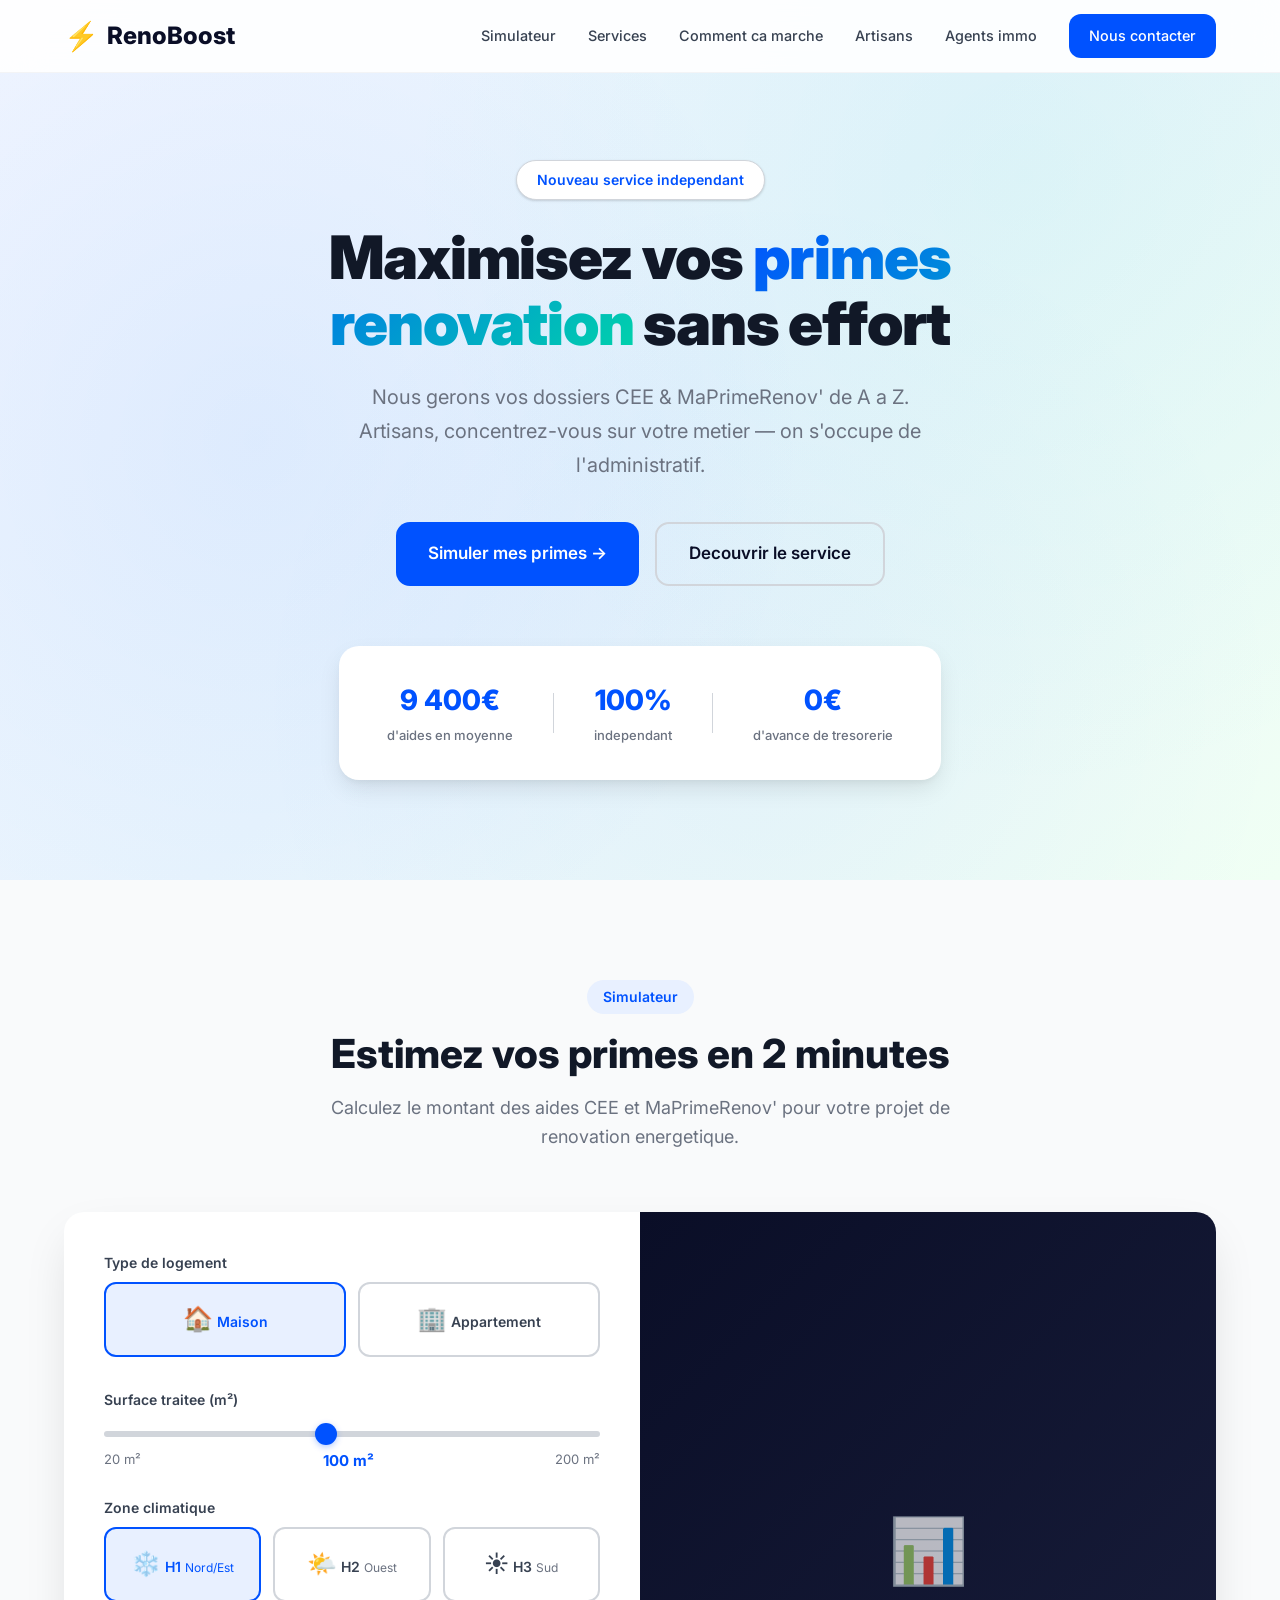
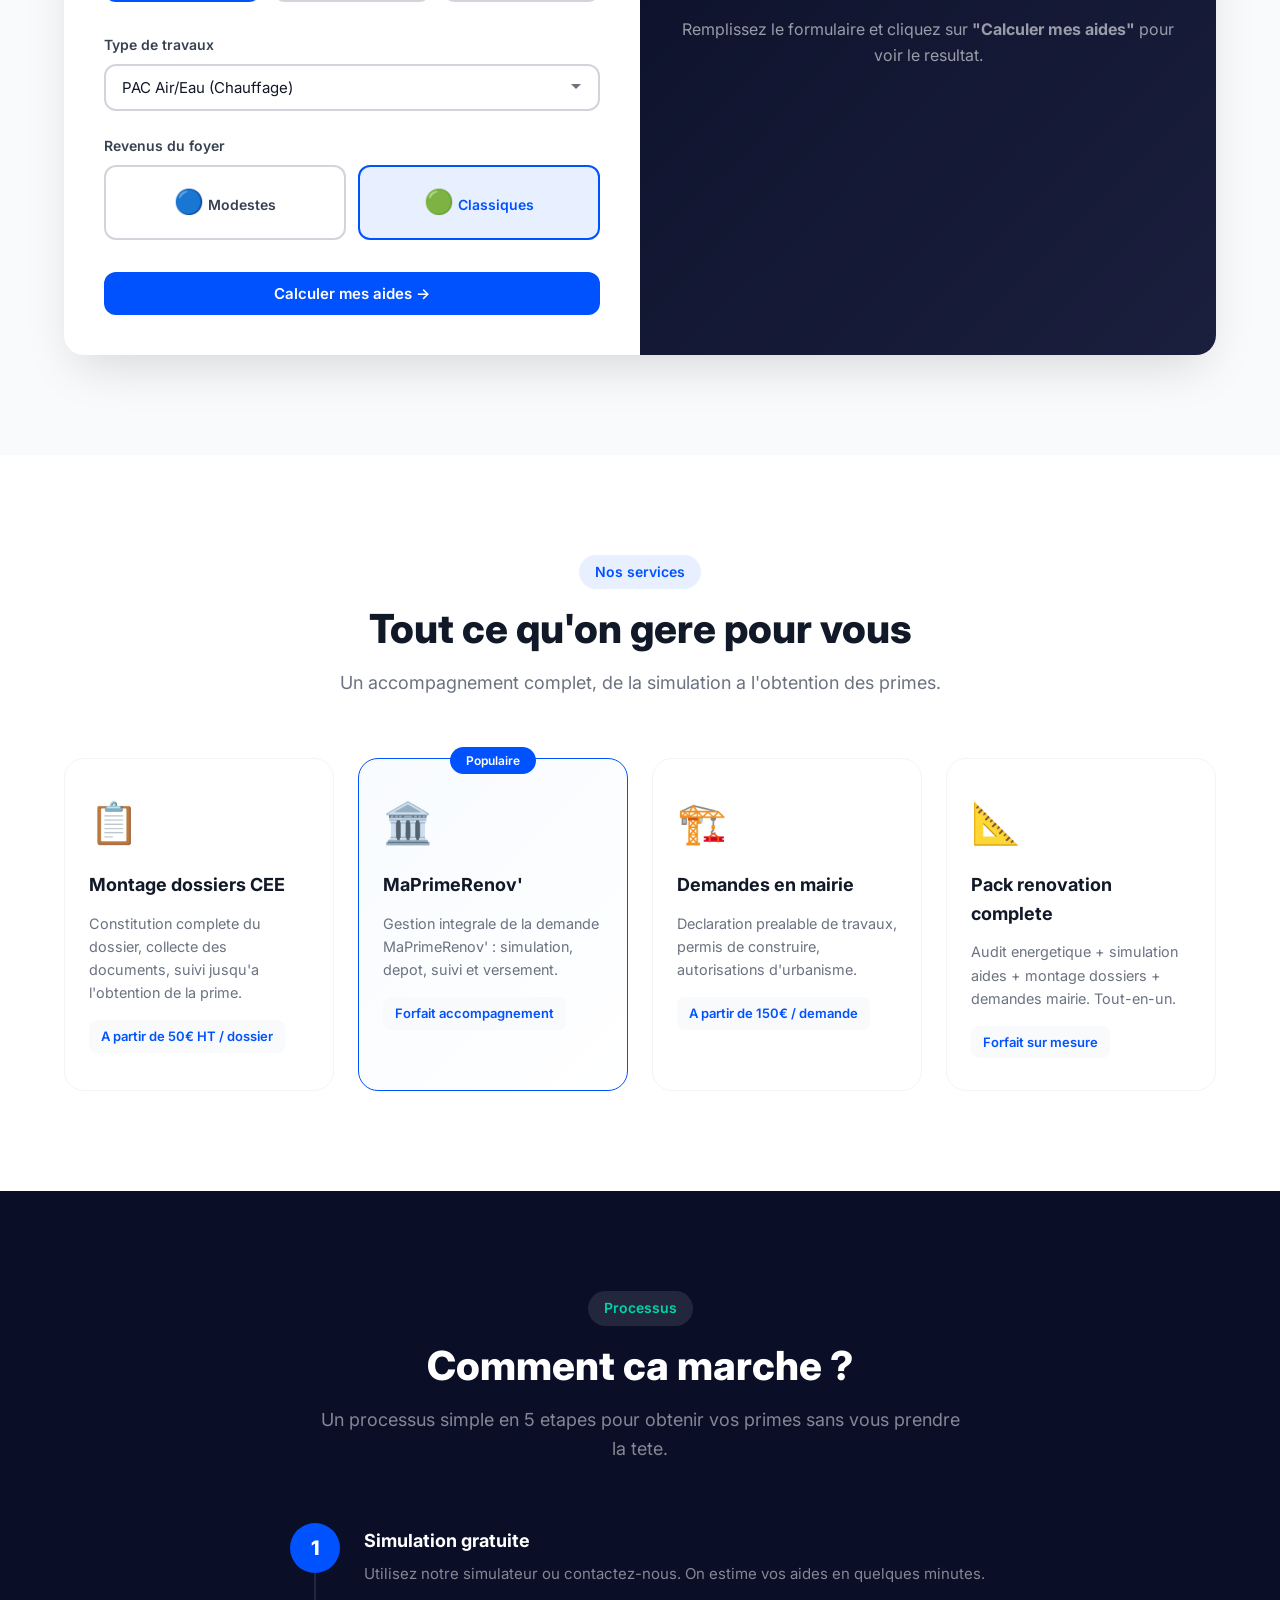
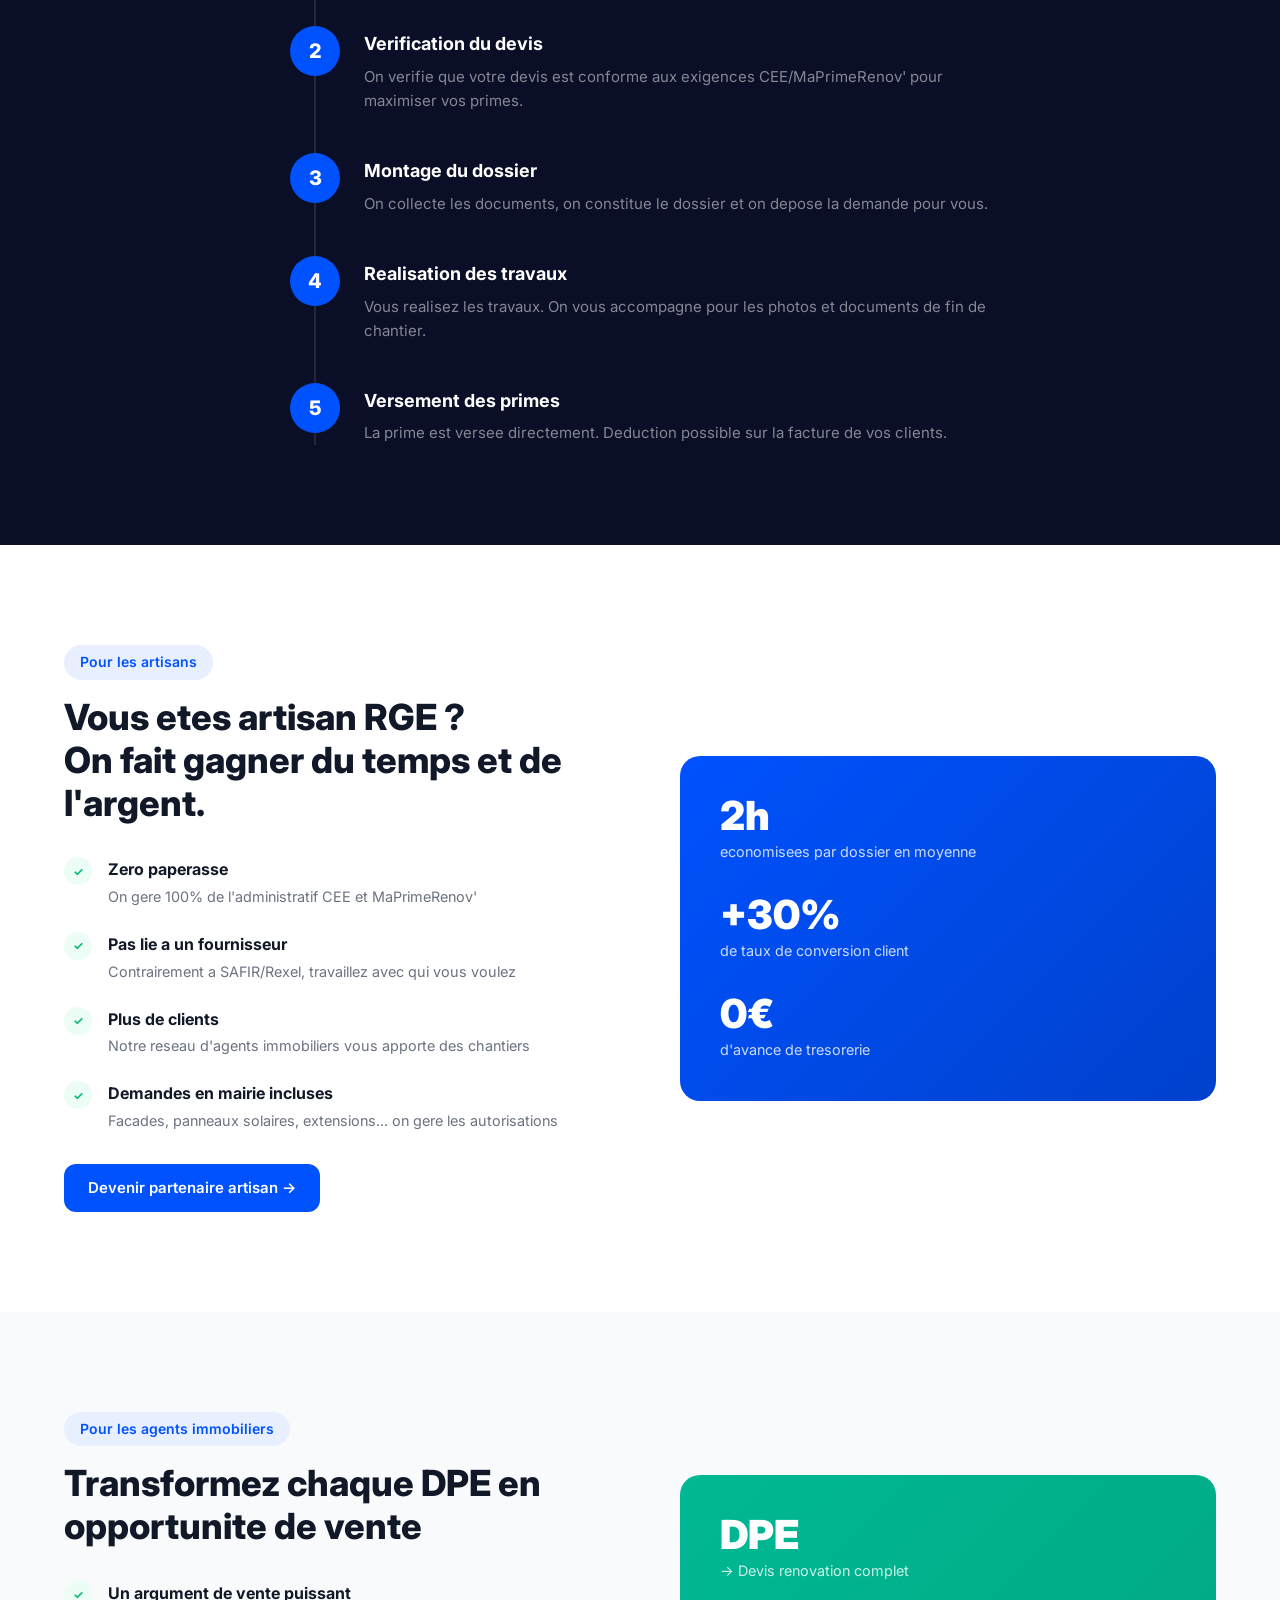
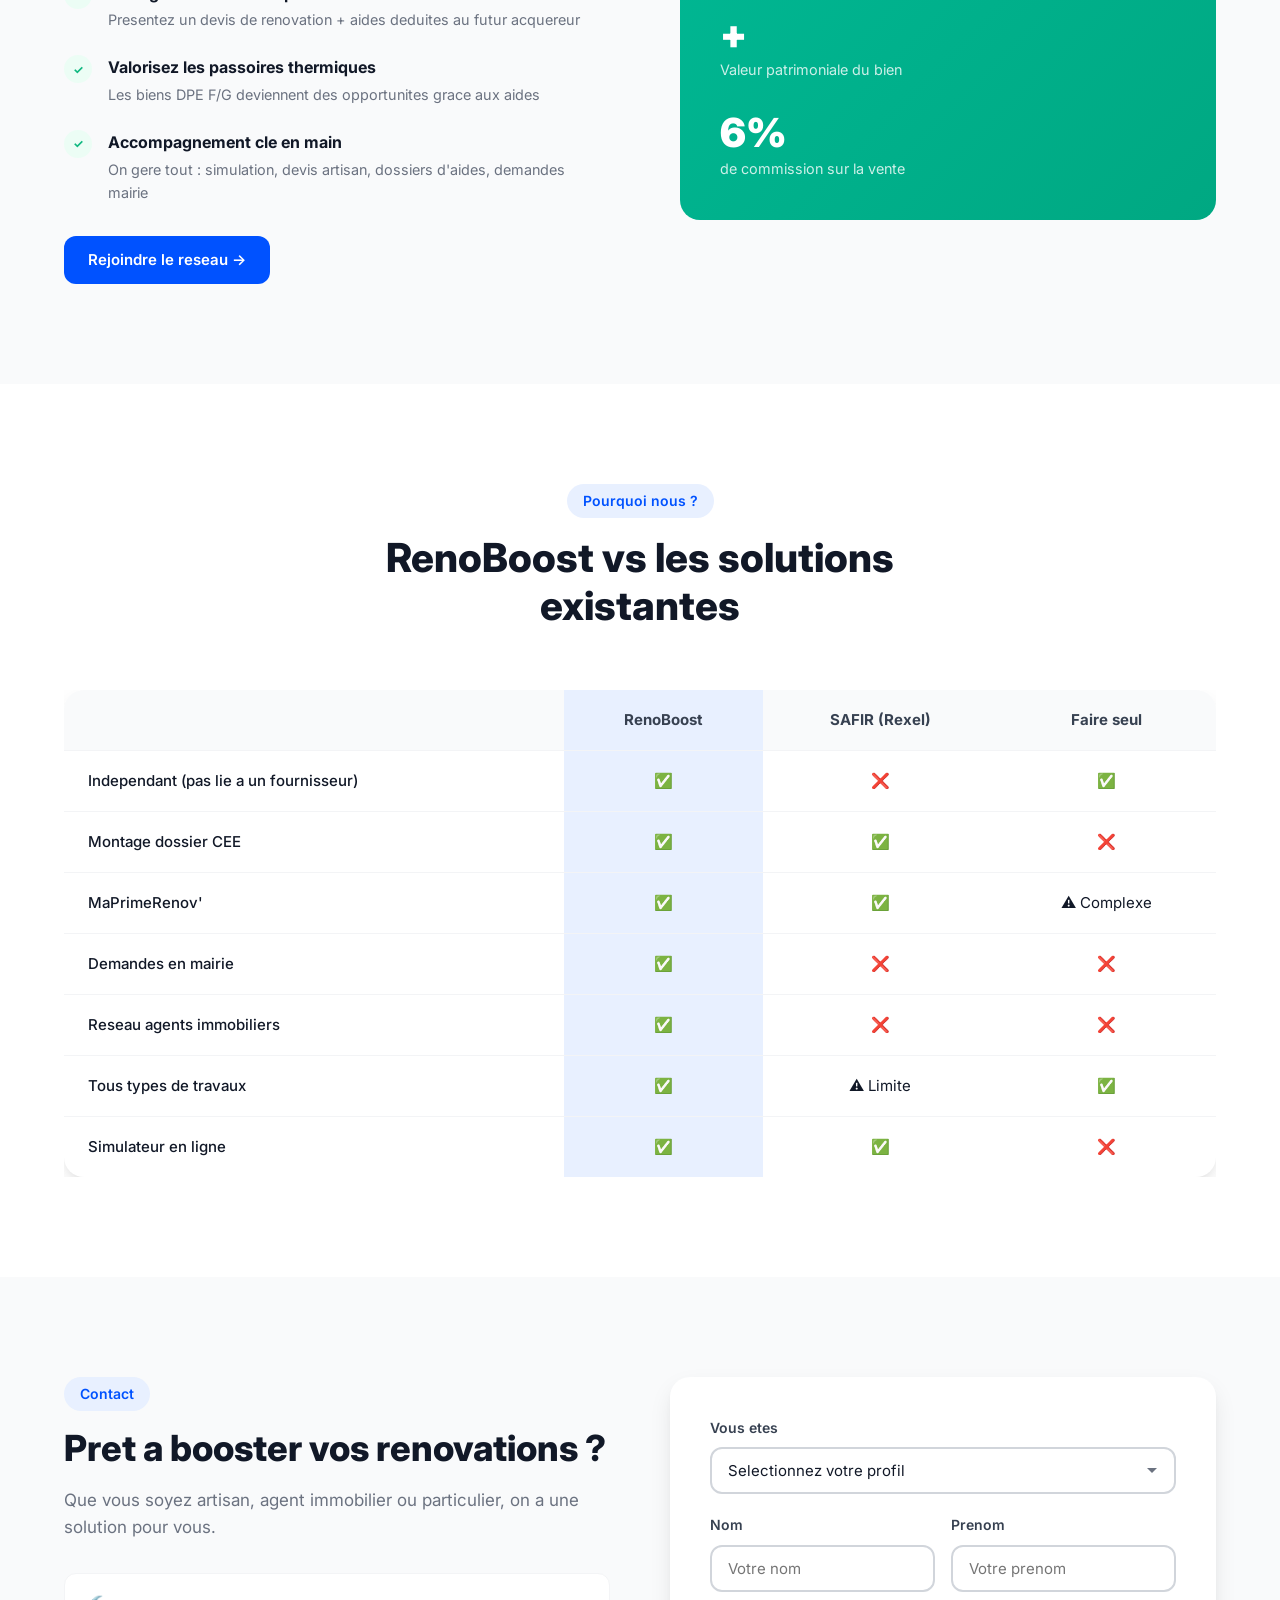
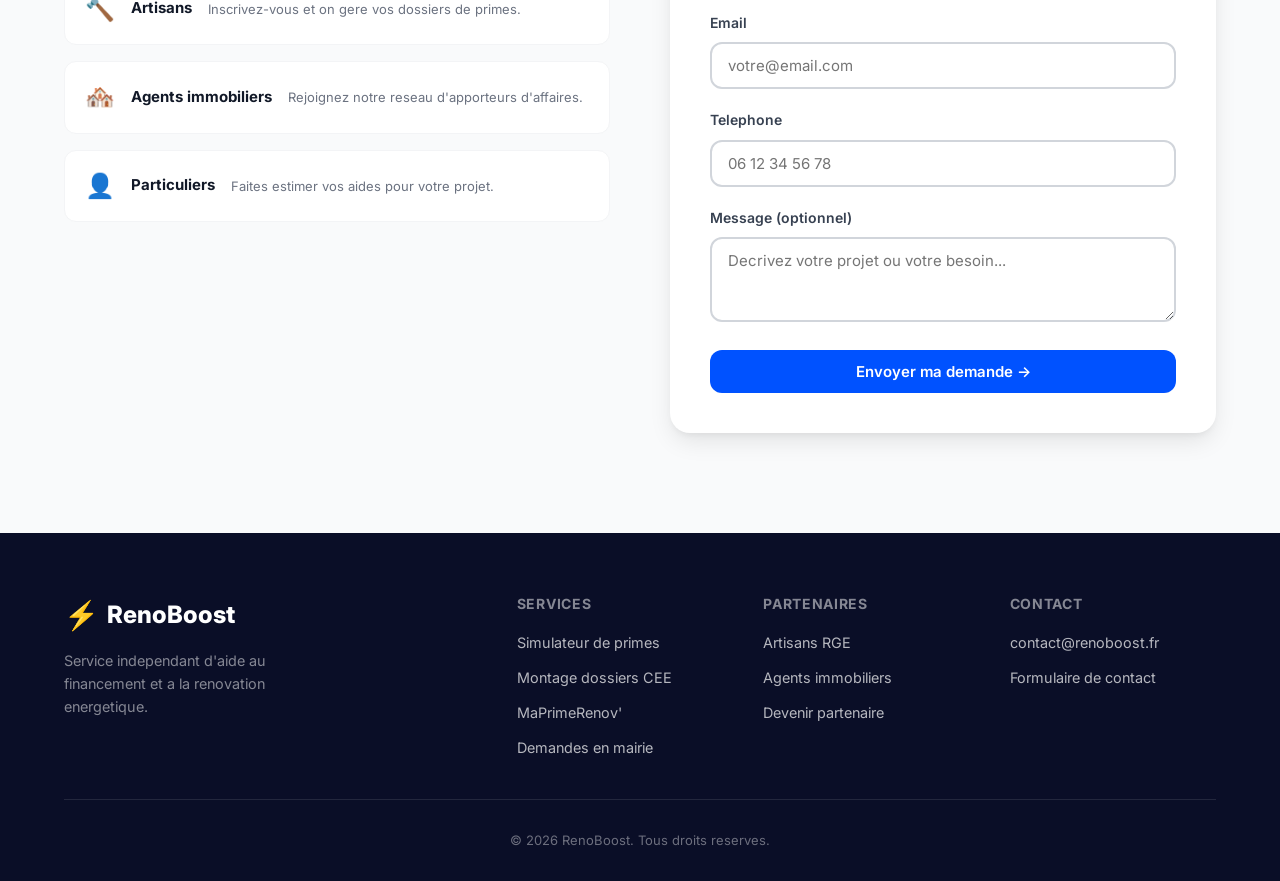
==== index.html @ 2e018773 "Initial commit: RenoBoost - Simulateur d'aides renovation energetique" ====
<!DOCTYPE html>
<html lang="fr">
<head>
    <meta charset="UTF-8">
    <meta name="viewport" content="width=device-width, initial-scale=1.0">
    <title>RenoBoost - Simulateur d'aides a la renovation energetique</title>
    <link rel="stylesheet" href="style.css">
    <link rel="preconnect" href="https://fonts.googleapis.com">
    <link rel="preconnect" href="https://fonts.gstatic.com" crossorigin>
    <link href="https://fonts.googleapis.com/css2?family=Inter:wght@300;400;500;600;700;800;900&display=swap" rel="stylesheet">
</head>
<body>
    <!-- Navigation -->
    <nav class="navbar" id="navbar">
        <div class="container nav-container">
            <a href="#" class="logo">
                <span class="logo-icon">⚡</span> RenoBoost
            </a>
            <div class="nav-links" id="navLinks">
                <a href="#simulateur">Simulateur</a>
                <a href="#services">Services</a>
                <a href="#comment-ca-marche">Comment ca marche</a>
                <a href="#artisans">Artisans</a>
                <a href="#agents">Agents immo</a>
                <a href="#contact" class="btn btn-nav">Nous contacter</a>
            </div>
            <button class="hamburger" id="hamburger" aria-label="Menu">
                <span></span><span></span><span></span>
            </button>
        </div>
    </nav>

    <!-- Hero Section -->
    <header class="hero">
        <div class="hero-bg"></div>
        <div class="container hero-content">
            <div class="hero-badge">Nouveau service independant</div>
            <h1>Maximisez vos <span class="gradient-text">primes renovation</span> sans effort</h1>
            <p class="hero-subtitle">
                Nous gerons vos dossiers CEE & MaPrimeRenov' de A a Z.
                Artisans, concentrez-vous sur votre metier — on s'occupe de l'administratif.
            </p>
            <div class="hero-actions">
                <a href="#simulateur" class="btn btn-primary btn-lg">
                    Simuler mes primes →
                </a>
                <a href="#comment-ca-marche" class="btn btn-outline btn-lg">
                    Decouvrir le service
                </a>
            </div>
            <div class="hero-stats">
                <div class="stat">
                    <span class="stat-number">9 400€</span>
                    <span class="stat-label">d'aides en moyenne</span>
                </div>
                <div class="stat-divider"></div>
                <div class="stat">
                    <span class="stat-number">100%</span>
                    <span class="stat-label">independant</span>
                </div>
                <div class="stat-divider"></div>
                <div class="stat">
                    <span class="stat-number">0€</span>
                    <span class="stat-label">d'avance de tresorerie</span>
                </div>
            </div>
        </div>
    </header>

    <!-- Simulateur Section -->
    <section class="section section-simulator" id="simulateur">
        <div class="container">
            <div class="section-header">
                <span class="section-tag">Simulateur</span>
                <h2>Estimez vos primes en 2 minutes</h2>
                <p>Calculez le montant des aides CEE et MaPrimeRenov' pour votre projet de renovation energetique.</p>
            </div>

            <div class="simulator-card">
                <div class="simulator-grid">
                    <!-- Left: Form -->
                    <div class="sim-form">
                        <div class="form-group">
                            <label>Type de logement</label>
                            <div class="radio-group">
                                <label class="radio-card active" data-value="maison">
                                    <input type="radio" name="type_logement" value="maison" checked>
                                    <span class="radio-icon">🏠</span>
                                    <span>Maison</span>
                                </label>
                                <label class="radio-card" data-value="appartement">
                                    <input type="radio" name="type_logement" value="appartement">
                                    <span class="radio-icon">🏢</span>
                                    <span>Appartement</span>
                                </label>
                            </div>
                        </div>

                        <div class="form-group">
                            <label for="surface">Surface traitee (m²)</label>
                            <input type="range" id="surface" min="20" max="200" value="100" class="range-input">
                            <div class="range-labels">
                                <span>20 m²</span>
                                <span class="range-value" id="surfaceValue">100 m²</span>
                                <span>200 m²</span>
                            </div>
                        </div>

                        <div class="form-group">
                            <label>Zone climatique</label>
                            <div class="radio-group radio-group-3">
                                <label class="radio-card active" data-value="H1">
                                    <input type="radio" name="zone" value="H1" checked>
                                    <span class="radio-icon">❄️</span>
                                    <span>H1</span>
                                    <small>Nord/Est</small>
                                </label>
                                <label class="radio-card" data-value="H2">
                                    <input type="radio" name="zone" value="H2">
                                    <span class="radio-icon">🌤️</span>
                                    <span>H2</span>
                                    <small>Ouest</small>
                                </label>
                                <label class="radio-card" data-value="H3">
                                    <input type="radio" name="zone" value="H3">
                                    <span class="radio-icon">☀️</span>
                                    <span>H3</span>
                                    <small>Sud</small>
                                </label>
                            </div>
                        </div>

                        <div class="form-group">
                            <label>Type de travaux</label>
                            <select id="typeTravaux" class="select-input">
                                <option value="pac_air_air">PAC Air/Air (Climatisation reversible)</option>
                                <option value="pac_air_eau" selected>PAC Air/Eau (Chauffage)</option>
                                <option value="chaudiere_biomasse">Chaudiere biomasse</option>
                                <option value="isolation_murs">Isolation des murs</option>
                                <option value="isolation_combles">Isolation des combles</option>
                                <option value="panneaux_solaires">Panneaux photovoltaiques</option>
                                <option value="chauffe_eau_solaire">Chauffe-eau solaire</option>
                                <option value="fenetre">Fenetres double/triple vitrage</option>
                            </select>
                        </div>

                        <div class="form-group">
                            <label>Revenus du foyer</label>
                            <div class="radio-group">
                                <label class="radio-card" data-value="precaire">
                                    <input type="radio" name="revenus" value="precaire">
                                    <span class="radio-icon">🔵</span>
                                    <span>Modestes</span>
                                </label>
                                <label class="radio-card active" data-value="classique">
                                    <input type="radio" name="revenus" value="classique" checked>
                                    <span class="radio-icon">🟢</span>
                                    <span>Classiques</span>
                                </label>
                            </div>
                        </div>

                        <button class="btn btn-primary btn-block" id="btnSimuler">
                            Calculer mes aides →
                        </button>
                    </div>

                    <!-- Right: Results -->
                    <div class="sim-results" id="simResults">
                        <div class="results-placeholder" id="resultsPlaceholder">
                            <div class="placeholder-icon">📊</div>
                            <p>Remplissez le formulaire et cliquez sur <strong>"Calculer mes aides"</strong> pour voir le resultat.</p>
                        </div>
                        <div class="results-content hidden" id="resultsContent">
                            <h3>Estimation de vos aides</h3>
                            <div class="result-row">
                                <span class="result-label">💰 Prime CEE</span>
                                <span class="result-value" id="resultCEE">-</span>
                            </div>
                            <div class="result-row">
                                <span class="result-label">🏛️ MaPrimeRenov'</span>
                                <span class="result-value" id="resultMPR">-</span>
                            </div>
                            <div class="result-divider"></div>
                            <div class="result-row result-total">
                                <span class="result-label">Total des aides</span>
                                <span class="result-value" id="resultTotal">-</span>
                            </div>
                            <div class="result-detail">
                                <div class="detail-row">
                                    <span>Cout estime des travaux</span>
                                    <span id="resultCout">-</span>
                                </div>
                                <div class="detail-row highlight">
                                    <span>Reste a charge estime</span>
                                    <span id="resultReste">-</span>
                                </div>
                            </div>
                            <div class="result-note">
                                <small>⚠️ Estimation indicative. Le montant final depend du devis et des conditions d'eligibilite. Contactez-nous pour une etude personnalisee.</small>
                            </div>
                            <a href="#contact" class="btn btn-primary btn-block">
                                Obtenir une etude precise →
                            </a>
                        </div>
                    </div>
                </div>
            </div>
        </div>
    </section>

    <!-- Services Section -->
    <section class="section section-services" id="services">
        <div class="container">
            <div class="section-header">
                <span class="section-tag">Nos services</span>
                <h2>Tout ce qu'on gere pour vous</h2>
                <p>Un accompagnement complet, de la simulation a l'obtention des primes.</p>
            </div>
            <div class="services-grid">
                <div class="service-card">
                    <div class="service-icon">📋</div>
                    <h3>Montage dossiers CEE</h3>
                    <p>Constitution complete du dossier, collecte des documents, suivi jusqu'a l'obtention de la prime.</p>
                    <span class="service-price">A partir de 50€ HT / dossier</span>
                </div>
                <div class="service-card featured">
                    <div class="service-badge">Populaire</div>
                    <div class="service-icon">🏛️</div>
                    <h3>MaPrimeRenov'</h3>
                    <p>Gestion integrale de la demande MaPrimeRenov' : simulation, depot, suivi et versement.</p>
                    <span class="service-price">Forfait accompagnement</span>
                </div>
                <div class="service-card">
                    <div class="service-icon">🏗️</div>
                    <h3>Demandes en mairie</h3>
                    <p>Declaration prealable de travaux, permis de construire, autorisations d'urbanisme.</p>
                    <span class="service-price">A partir de 150€ / demande</span>
                </div>
                <div class="service-card">
                    <div class="service-icon">📐</div>
                    <h3>Pack renovation complete</h3>
                    <p>Audit energetique + simulation aides + montage dossiers + demandes mairie. Tout-en-un.</p>
                    <span class="service-price">Forfait sur mesure</span>
                </div>
            </div>
        </div>
    </section>

    <!-- Comment ca marche -->
    <section class="section section-steps" id="comment-ca-marche">
        <div class="container">
            <div class="section-header">
                <span class="section-tag">Processus</span>
                <h2>Comment ca marche ?</h2>
                <p>Un processus simple en 5 etapes pour obtenir vos primes sans vous prendre la tete.</p>
            </div>
            <div class="steps-timeline">
                <div class="step">
                    <div class="step-number">1</div>
                    <div class="step-content">
                        <h3>Simulation gratuite</h3>
                        <p>Utilisez notre simulateur ou contactez-nous. On estime vos aides en quelques minutes.</p>
                    </div>
                </div>
                <div class="step">
                    <div class="step-number">2</div>
                    <div class="step-content">
                        <h3>Verification du devis</h3>
                        <p>On verifie que votre devis est conforme aux exigences CEE/MaPrimeRenov' pour maximiser vos primes.</p>
                    </div>
                </div>
                <div class="step">
                    <div class="step-number">3</div>
                    <div class="step-content">
                        <h3>Montage du dossier</h3>
                        <p>On collecte les documents, on constitue le dossier et on depose la demande pour vous.</p>
                    </div>
                </div>
                <div class="step">
                    <div class="step-number">4</div>
                    <div class="step-content">
                        <h3>Realisation des travaux</h3>
                        <p>Vous realisez les travaux. On vous accompagne pour les photos et documents de fin de chantier.</p>
                    </div>
                </div>
                <div class="step">
                    <div class="step-number">5</div>
                    <div class="step-content">
                        <h3>Versement des primes</h3>
                        <p>La prime est versee directement. Deduction possible sur la facture de vos clients.</p>
                    </div>
                </div>
            </div>
        </div>
    </section>

    <!-- Section Artisans -->
    <section class="section section-audience" id="artisans">
        <div class="container">
            <div class="audience-grid">
                <div class="audience-text">
                    <span class="section-tag">Pour les artisans</span>
                    <h2>Vous etes artisan RGE ?<br>On fait gagner du temps et de l'argent.</h2>
                    <ul class="audience-list">
                        <li>
                            <span class="check">✓</span>
                            <div>
                                <strong>Zero paperasse</strong>
                                <p>On gere 100% de l'administratif CEE et MaPrimeRenov'</p>
                            </div>
                        </li>
                        <li>
                            <span class="check">✓</span>
                            <div>
                                <strong>Pas lie a un fournisseur</strong>
                                <p>Contrairement a SAFIR/Rexel, travaillez avec qui vous voulez</p>
                            </div>
                        </li>
                        <li>
                            <span class="check">✓</span>
                            <div>
                                <strong>Plus de clients</strong>
                                <p>Notre reseau d'agents immobiliers vous apporte des chantiers</p>
                            </div>
                        </li>
                        <li>
                            <span class="check">✓</span>
                            <div>
                                <strong>Demandes en mairie incluses</strong>
                                <p>Facades, panneaux solaires, extensions... on gere les autorisations</p>
                            </div>
                        </li>
                    </ul>
                    <a href="#contact" class="btn btn-primary">Devenir partenaire artisan →</a>
                </div>
                <div class="audience-visual">
                    <div class="visual-card card-artisan">
                        <div class="visual-stat">
                            <span class="visual-number">2h</span>
                            <span class="visual-label">economisees par dossier en moyenne</span>
                        </div>
                        <div class="visual-stat">
                            <span class="visual-number">+30%</span>
                            <span class="visual-label">de taux de conversion client</span>
                        </div>
                        <div class="visual-stat">
                            <span class="visual-number">0€</span>
                            <span class="visual-label">d'avance de tresorerie</span>
                        </div>
                    </div>
                </div>
            </div>
        </div>
    </section>

    <!-- Section Agents Immo -->
    <section class="section section-audience section-agents" id="agents">
        <div class="container">
            <div class="audience-grid reverse">
                <div class="audience-visual">
                    <div class="visual-card card-agent">
                        <div class="visual-stat">
                            <span class="visual-number">DPE</span>
                            <span class="visual-label">→ Devis renovation complet</span>
                        </div>
                        <div class="visual-stat">
                            <span class="visual-number">+</span>
                            <span class="visual-label">Valeur patrimoniale du bien</span>
                        </div>
                        <div class="visual-stat">
                            <span class="visual-number">6%</span>
                            <span class="visual-label">de commission sur la vente</span>
                        </div>
                    </div>
                </div>
                <div class="audience-text">
                    <span class="section-tag">Pour les agents immobiliers</span>
                    <h2>Transformez chaque DPE en opportunite de vente</h2>
                    <ul class="audience-list">
                        <li>
                            <span class="check">✓</span>
                            <div>
                                <strong>Un argument de vente puissant</strong>
                                <p>Presentez un devis de renovation + aides deduites au futur acquereur</p>
                            </div>
                        </li>
                        <li>
                            <span class="check">✓</span>
                            <div>
                                <strong>Valorisez les passoires thermiques</strong>
                                <p>Les biens DPE F/G deviennent des opportunites grace aux aides</p>
                            </div>
                        </li>
                        <li>
                            <span class="check">✓</span>
                            <div>
                                <strong>Accompagnement cle en main</strong>
                                <p>On gere tout : simulation, devis artisan, dossiers d'aides, demandes mairie</p>
                            </div>
                        </li>
                    </ul>
                    <a href="#contact" class="btn btn-primary">Rejoindre le reseau →</a>
                </div>
            </div>
        </div>
    </section>

    <!-- Comparatif -->
    <section class="section section-compare">
        <div class="container">
            <div class="section-header">
                <span class="section-tag">Pourquoi nous ?</span>
                <h2>RenoBoost vs les solutions existantes</h2>
            </div>
            <div class="compare-table">
                <table>
                    <thead>
                        <tr>
                            <th></th>
                            <th class="highlight-col">RenoBoost</th>
                            <th>SAFIR (Rexel)</th>
                            <th>Faire seul</th>
                        </tr>
                    </thead>
                    <tbody>
                        <tr>
                            <td>Independant (pas lie a un fournisseur)</td>
                            <td class="highlight-col">✅</td>
                            <td>❌</td>
                            <td>✅</td>
                        </tr>
                        <tr>
                            <td>Montage dossier CEE</td>
                            <td class="highlight-col">✅</td>
                            <td>✅</td>
                            <td>❌</td>
                        </tr>
                        <tr>
                            <td>MaPrimeRenov'</td>
                            <td class="highlight-col">✅</td>
                            <td>✅</td>
                            <td>⚠️ Complexe</td>
                        </tr>
                        <tr>
                            <td>Demandes en mairie</td>
                            <td class="highlight-col">✅</td>
                            <td>❌</td>
                            <td>❌</td>
                        </tr>
                        <tr>
                            <td>Reseau agents immobiliers</td>
                            <td class="highlight-col">✅</td>
                            <td>❌</td>
                            <td>❌</td>
                        </tr>
                        <tr>
                            <td>Tous types de travaux</td>
                            <td class="highlight-col">✅</td>
                            <td>⚠️ Limite</td>
                            <td>✅</td>
                        </tr>
                        <tr>
                            <td>Simulateur en ligne</td>
                            <td class="highlight-col">✅</td>
                            <td>✅</td>
                            <td>❌</td>
                        </tr>
                    </tbody>
                </table>
            </div>
        </div>
    </section>

    <!-- Contact Section -->
    <section class="section section-contact" id="contact">
        <div class="container">
            <div class="contact-grid">
                <div class="contact-info">
                    <span class="section-tag">Contact</span>
                    <h2>Pret a booster vos renovations ?</h2>
                    <p>Que vous soyez artisan, agent immobilier ou particulier, on a une solution pour vous.</p>
                    <div class="contact-cards">
                        <div class="contact-card">
                            <span class="contact-card-icon">🔨</span>
                            <h4>Artisans</h4>
                            <p>Inscrivez-vous et on gere vos dossiers de primes.</p>
                        </div>
                        <div class="contact-card">
                            <span class="contact-card-icon">🏘️</span>
                            <h4>Agents immobiliers</h4>
                            <p>Rejoignez notre reseau d'apporteurs d'affaires.</p>
                        </div>
                        <div class="contact-card">
                            <span class="contact-card-icon">👤</span>
                            <h4>Particuliers</h4>
                            <p>Faites estimer vos aides pour votre projet.</p>
                        </div>
                    </div>
                </div>
                <div class="contact-form-wrapper">
                    <form class="contact-form" id="contactForm">
                        <div class="form-group">
                            <label for="profil">Vous etes</label>
                            <select id="profil" required class="select-input">
                                <option value="">Selectionnez votre profil</option>
                                <option value="artisan">Artisan / Installateur</option>
                                <option value="agent">Agent immobilier</option>
                                <option value="particulier">Particulier</option>
                            </select>
                        </div>
                        <div class="form-row">
                            <div class="form-group">
                                <label for="nom">Nom</label>
                                <input type="text" id="nom" required placeholder="Votre nom">
                            </div>
                            <div class="form-group">
                                <label for="prenom">Prenom</label>
                                <input type="text" id="prenom" required placeholder="Votre prenom">
                            </div>
                        </div>
                        <div class="form-group">
                            <label for="email">Email</label>
                            <input type="email" id="email" required placeholder="votre@email.com">
                        </div>
                        <div class="form-group">
                            <label for="tel">Telephone</label>
                            <input type="tel" id="tel" required placeholder="06 12 34 56 78">
                        </div>
                        <div class="form-group">
                            <label for="message">Message (optionnel)</label>
                            <textarea id="message" rows="3" placeholder="Decrivez votre projet ou votre besoin..."></textarea>
                        </div>
                        <button type="submit" class="btn btn-primary btn-block">
                            Envoyer ma demande →
                        </button>
                    </form>
                </div>
            </div>
        </div>
    </section>

    <!-- Footer -->
    <footer class="footer">
        <div class="container">
            <div class="footer-grid">
                <div class="footer-brand">
                    <a href="#" class="logo">
                        <span class="logo-icon">⚡</span> RenoBoost
                    </a>
                    <p>Service independant d'aide au financement et a la renovation energetique.</p>
                </div>
                <div class="footer-links">
                    <h4>Services</h4>
                    <a href="#simulateur">Simulateur de primes</a>
                    <a href="#services">Montage dossiers CEE</a>
                    <a href="#services">MaPrimeRenov'</a>
                    <a href="#services">Demandes en mairie</a>
                </div>
                <div class="footer-links">
                    <h4>Partenaires</h4>
                    <a href="#artisans">Artisans RGE</a>
                    <a href="#agents">Agents immobiliers</a>
                    <a href="#contact">Devenir partenaire</a>
                </div>
                <div class="footer-links">
                    <h4>Contact</h4>
                    <a href="mailto:contact@renoboost.fr">contact@renoboost.fr</a>
                    <a href="#contact">Formulaire de contact</a>
                </div>
            </div>
            <div class="footer-bottom">
                <p>&copy; 2026 RenoBoost. Tous droits reserves.</p>
            </div>
        </div>
    </footer>

    <script src="app.js"></script>
</body>
</html>
---- style.css ----
/* ===== VARIABLES ===== */
:root {
    --primary: #0052FF;
    --primary-dark: #0041CC;
    --primary-light: #E8F0FF;
    --accent: #00D4AA;
    --accent-dark: #00B894;
    --dark: #0A0E27;
    --dark-light: #1A1F3D;
    --gray-900: #111827;
    --gray-700: #374151;
    --gray-500: #6B7280;
    --gray-300: #D1D5DB;
    --gray-100: #F3F4F6;
    --gray-50: #F9FAFB;
    --white: #FFFFFF;
    --success: #10B981;
    --warning: #F59E0B;
    --radius: 12px;
    --radius-lg: 20px;
    --shadow: 0 1px 3px rgba(0,0,0,0.1), 0 1px 2px rgba(0,0,0,0.06);
    --shadow-md: 0 4px 6px -1px rgba(0,0,0,0.1), 0 2px 4px -1px rgba(0,0,0,0.06);
    --shadow-lg: 0 10px 25px -3px rgba(0,0,0,0.1), 0 4px 6px -2px rgba(0,0,0,0.05);
    --shadow-xl: 0 20px 50px -12px rgba(0,0,0,0.15);
}

/* ===== RESET ===== */
*, *::before, *::after { box-sizing: border-box; margin: 0; padding: 0; }
html { scroll-behavior: smooth; }
body {
    font-family: 'Inter', -apple-system, BlinkMacSystemFont, sans-serif;
    color: var(--gray-900);
    background: var(--white);
    line-height: 1.6;
    -webkit-font-smoothing: antialiased;
}
a { text-decoration: none; color: inherit; }
img { max-width: 100%; }
input, select, textarea, button { font-family: inherit; }

/* ===== LAYOUT ===== */
.container {
    max-width: 1200px;
    margin: 0 auto;
    padding: 0 24px;
}
.section {
    padding: 100px 0;
}
.section-header {
    text-align: center;
    max-width: 640px;
    margin: 0 auto 60px;
}
.section-header h2 {
    font-size: 2.5rem;
    font-weight: 800;
    line-height: 1.2;
    margin-bottom: 16px;
}
.section-header p {
    font-size: 1.125rem;
    color: var(--gray-500);
}
.section-tag {
    display: inline-block;
    padding: 6px 16px;
    background: var(--primary-light);
    color: var(--primary);
    font-size: 0.875rem;
    font-weight: 600;
    border-radius: 100px;
    margin-bottom: 16px;
}

/* ===== NAVBAR ===== */
.navbar {
    position: fixed;
    top: 0;
    left: 0;
    right: 0;
    z-index: 1000;
    background: rgba(255,255,255,0.9);
    backdrop-filter: blur(20px);
    border-bottom: 1px solid var(--gray-100);
    transition: all 0.3s;
}
.navbar.scrolled {
    box-shadow: var(--shadow-md);
}
.nav-container {
    display: flex;
    align-items: center;
    justify-content: space-between;
    height: 72px;
}
.logo {
    font-size: 1.5rem;
    font-weight: 800;
    color: var(--dark);
    display: flex;
    align-items: center;
    gap: 8px;
}
.logo-icon {
    font-size: 1.75rem;
}
.nav-links {
    display: flex;
    align-items: center;
    gap: 32px;
}
.nav-links a {
    font-size: 0.9rem;
    font-weight: 500;
    color: var(--gray-700);
    transition: color 0.2s;
}
.nav-links a:hover {
    color: var(--primary);
}
.hamburger {
    display: none;
    flex-direction: column;
    gap: 5px;
    background: none;
    border: none;
    cursor: pointer;
    padding: 8px;
}
.hamburger span {
    display: block;
    width: 24px;
    height: 2px;
    background: var(--dark);
    border-radius: 2px;
    transition: all 0.3s;
}

/* ===== BUTTONS ===== */
.btn {
    display: inline-flex;
    align-items: center;
    justify-content: center;
    gap: 8px;
    padding: 12px 24px;
    font-size: 0.9375rem;
    font-weight: 600;
    border-radius: var(--radius);
    border: none;
    cursor: pointer;
    transition: all 0.2s;
    white-space: nowrap;
}
.btn-primary {
    background: var(--primary);
    color: var(--white);
}
.btn-primary:hover {
    background: var(--primary-dark);
    transform: translateY(-1px);
    box-shadow: 0 4px 12px rgba(0,82,255,0.3);
}
.btn-outline {
    background: transparent;
    color: var(--dark);
    border: 2px solid var(--gray-300);
}
.btn-outline:hover {
    border-color: var(--primary);
    color: var(--primary);
}
.btn-nav {
    background: var(--primary);
    color: var(--white) !important;
    padding: 10px 20px;
    border-radius: var(--radius);
}
.btn-nav:hover {
    background: var(--primary-dark);
}
.btn-lg {
    padding: 16px 32px;
    font-size: 1.0625rem;
    border-radius: 14px;
}
.btn-block {
    width: 100%;
}

/* ===== HERO ===== */
.hero {
    position: relative;
    padding: 160px 0 100px;
    overflow: hidden;
    background: linear-gradient(135deg, #F0F5FF 0%, #E8F4FD 50%, #F0FFF4 100%);
}
.hero-bg {
    position: absolute;
    inset: 0;
    background:
        radial-gradient(circle at 20% 50%, rgba(0,82,255,0.06) 0%, transparent 50%),
        radial-gradient(circle at 80% 20%, rgba(0,212,170,0.06) 0%, transparent 50%),
        radial-gradient(circle at 60% 80%, rgba(0,82,255,0.04) 0%, transparent 50%);
}
.hero-content {
    position: relative;
    text-align: center;
    max-width: 800px;
    margin: 0 auto;
}
.hero-badge {
    display: inline-block;
    padding: 8px 20px;
    background: var(--white);
    border: 1px solid var(--gray-300);
    border-radius: 100px;
    font-size: 0.875rem;
    font-weight: 600;
    color: var(--primary);
    margin-bottom: 24px;
    box-shadow: var(--shadow);
}
.hero h1 {
    font-size: 3.75rem;
    font-weight: 900;
    line-height: 1.1;
    margin-bottom: 24px;
    letter-spacing: -0.02em;
}
.gradient-text {
    background: linear-gradient(135deg, var(--primary) 0%, var(--accent) 100%);
    -webkit-background-clip: text;
    -webkit-text-fill-color: transparent;
    background-clip: text;
}
.hero-subtitle {
    font-size: 1.25rem;
    color: var(--gray-500);
    max-width: 600px;
    margin: 0 auto 40px;
    line-height: 1.7;
}
.hero-actions {
    display: flex;
    justify-content: center;
    gap: 16px;
    margin-bottom: 60px;
    flex-wrap: wrap;
}
.hero-stats {
    display: flex;
    justify-content: center;
    align-items: center;
    gap: 40px;
    padding: 32px 48px;
    background: var(--white);
    border-radius: var(--radius-lg);
    box-shadow: var(--shadow-lg);
    display: inline-flex;
}
.stat {
    text-align: center;
}
.stat-number {
    display: block;
    font-size: 1.75rem;
    font-weight: 800;
    color: var(--primary);
}
.stat-label {
    font-size: 0.8125rem;
    color: var(--gray-500);
    font-weight: 500;
}
.stat-divider {
    width: 1px;
    height: 40px;
    background: var(--gray-300);
}

/* ===== SIMULATOR ===== */
.section-simulator {
    background: var(--gray-50);
}
.simulator-card {
    background: var(--white);
    border-radius: var(--radius-lg);
    box-shadow: var(--shadow-xl);
    overflow: hidden;
}
.simulator-grid {
    display: grid;
    grid-template-columns: 1fr 1fr;
    min-height: 600px;
}
.sim-form {
    padding: 40px;
    display: flex;
    flex-direction: column;
    gap: 24px;
}
.sim-results {
    background: linear-gradient(135deg, var(--dark) 0%, var(--dark-light) 100%);
    padding: 40px;
    color: var(--white);
    display: flex;
    align-items: center;
    justify-content: center;
}
.form-group label {
    display: block;
    font-size: 0.875rem;
    font-weight: 600;
    color: var(--gray-700);
    margin-bottom: 8px;
}
.radio-group {
    display: grid;
    grid-template-columns: 1fr 1fr;
    gap: 12px;
}
.radio-group-3 {
    grid-template-columns: 1fr 1fr 1fr;
}
.radio-card {
    display: flex;
    flex-direction: column;
    align-items: center;
    gap: 4px;
    padding: 16px 12px;
    border: 2px solid var(--gray-300);
    border-radius: var(--radius);
    cursor: pointer;
    transition: all 0.2s;
    text-align: center;
    font-size: 0.875rem;
    font-weight: 500;
}
.radio-card input { display: none; }
.radio-card.active {
    border-color: var(--primary);
    background: var(--primary-light);
    color: var(--primary);
}
.radio-card:hover {
    border-color: var(--primary);
}
.radio-icon {
    font-size: 1.5rem;
}
.radio-card small {
    font-size: 0.75rem;
    color: var(--gray-500);
    font-weight: 400;
}
.radio-card.active small {
    color: var(--primary);
}
.range-input {
    width: 100%;
    height: 6px;
    -webkit-appearance: none;
    appearance: none;
    background: var(--gray-300);
    border-radius: 3px;
    outline: none;
}
.range-input::-webkit-slider-thumb {
    -webkit-appearance: none;
    width: 22px;
    height: 22px;
    background: var(--primary);
    border-radius: 50%;
    cursor: pointer;
    box-shadow: 0 2px 6px rgba(0,82,255,0.3);
}
.range-labels {
    display: flex;
    justify-content: space-between;
    font-size: 0.8125rem;
    color: var(--gray-500);
    margin-top: 4px;
}
.range-value {
    font-weight: 700;
    color: var(--primary);
    font-size: 0.9375rem;
}
.select-input {
    width: 100%;
    padding: 12px 16px;
    border: 2px solid var(--gray-300);
    border-radius: var(--radius);
    font-size: 0.9375rem;
    background: var(--white);
    color: var(--gray-900);
    cursor: pointer;
    appearance: none;
    background-image: url("data:image/svg+xml,%3Csvg xmlns='http://www.w3.org/2000/svg' width='12' height='12' viewBox='0 0 12 12'%3E%3Cpath fill='%236B7280' d='M6 8L1 3h10z'/%3E%3C/svg%3E");
    background-repeat: no-repeat;
    background-position: right 16px center;
}
.select-input:focus {
    border-color: var(--primary);
    outline: none;
}

/* Results */
.results-placeholder {
    text-align: center;
    opacity: 0.7;
}
.placeholder-icon {
    font-size: 4rem;
    margin-bottom: 16px;
}
.results-placeholder p {
    color: var(--gray-300);
    font-size: 1rem;
    line-height: 1.6;
}
.results-content {
    width: 100%;
}
.results-content h3 {
    font-size: 1.25rem;
    margin-bottom: 24px;
    opacity: 0.9;
}
.result-row {
    display: flex;
    justify-content: space-between;
    align-items: center;
    padding: 14px 0;
}
.result-label {
    font-size: 1rem;
    opacity: 0.8;
}
.result-value {
    font-size: 1.25rem;
    font-weight: 700;
}
.result-divider {
    height: 1px;
    background: rgba(255,255,255,0.15);
    margin: 8px 0;
}
.result-total {
    padding: 20px 0;
}
.result-total .result-label {
    font-size: 1.125rem;
    font-weight: 700;
    opacity: 1;
}
.result-total .result-value {
    font-size: 1.75rem;
    color: var(--accent);
}
.result-detail {
    background: rgba(255,255,255,0.06);
    border-radius: var(--radius);
    padding: 16px;
    margin: 16px 0;
}
.detail-row {
    display: flex;
    justify-content: space-between;
    padding: 6px 0;
    font-size: 0.9rem;
    opacity: 0.7;
}
.detail-row.highlight {
    opacity: 1;
    font-weight: 600;
    padding-top: 10px;
    margin-top: 6px;
    border-top: 1px solid rgba(255,255,255,0.1);
}
.result-note {
    margin: 16px 0 20px;
}
.result-note small {
    color: var(--gray-300);
    opacity: 0.6;
    font-size: 0.8rem;
    line-height: 1.5;
}
.hidden { display: none !important; }

/* Animation for results */
@keyframes slideUp {
    from { opacity: 0; transform: translateY(20px); }
    to { opacity: 1; transform: translateY(0); }
}
.results-content.show {
    animation: slideUp 0.5s ease-out;
}

/* ===== SERVICES ===== */
.services-grid {
    display: grid;
    grid-template-columns: repeat(4, 1fr);
    gap: 24px;
}
.service-card {
    position: relative;
    background: var(--white);
    border: 1px solid var(--gray-100);
    border-radius: var(--radius-lg);
    padding: 32px 24px;
    transition: all 0.3s;
}
.service-card:hover {
    transform: translateY(-4px);
    box-shadow: var(--shadow-lg);
    border-color: transparent;
}
.service-card.featured {
    border-color: var(--primary);
    background: linear-gradient(135deg, #F8FBFF 0%, var(--white) 100%);
}
.service-badge {
    position: absolute;
    top: -12px;
    left: 50%;
    transform: translateX(-50%);
    padding: 4px 16px;
    background: var(--primary);
    color: var(--white);
    font-size: 0.75rem;
    font-weight: 600;
    border-radius: 100px;
}
.service-icon {
    font-size: 2.5rem;
    margin-bottom: 16px;
}
.service-card h3 {
    font-size: 1.125rem;
    font-weight: 700;
    margin-bottom: 12px;
}
.service-card p {
    font-size: 0.9rem;
    color: var(--gray-500);
    line-height: 1.6;
    margin-bottom: 16px;
}
.service-price {
    display: inline-block;
    padding: 6px 12px;
    background: var(--gray-50);
    color: var(--primary);
    font-size: 0.8125rem;
    font-weight: 600;
    border-radius: 8px;
}

/* ===== STEPS ===== */
.section-steps {
    background: var(--dark);
    color: var(--white);
}
.section-steps .section-tag {
    background: rgba(255,255,255,0.1);
    color: var(--accent);
}
.section-steps .section-header p {
    color: rgba(255,255,255,0.5);
}
.steps-timeline {
    max-width: 700px;
    margin: 0 auto;
    position: relative;
}
.steps-timeline::before {
    content: '';
    position: absolute;
    left: 24px;
    top: 0;
    bottom: 0;
    width: 2px;
    background: rgba(255,255,255,0.1);
}
.step {
    display: flex;
    gap: 24px;
    margin-bottom: 40px;
    position: relative;
}
.step:last-child { margin-bottom: 0; }
.step-number {
    flex-shrink: 0;
    width: 50px;
    height: 50px;
    display: flex;
    align-items: center;
    justify-content: center;
    background: var(--primary);
    color: var(--white);
    font-size: 1.25rem;
    font-weight: 800;
    border-radius: 50%;
    position: relative;
    z-index: 1;
}
.step-content h3 {
    font-size: 1.125rem;
    margin-bottom: 6px;
    padding-top: 4px;
}
.step-content p {
    font-size: 0.9375rem;
    color: rgba(255,255,255,0.5);
    line-height: 1.6;
}

/* ===== AUDIENCE SECTIONS ===== */
.audience-grid {
    display: grid;
    grid-template-columns: 1fr 1fr;
    gap: 80px;
    align-items: center;
}
.audience-grid.reverse {
    direction: rtl;
}
.audience-grid.reverse > * {
    direction: ltr;
}
.audience-text h2 {
    font-size: 2.25rem;
    font-weight: 800;
    line-height: 1.2;
    margin-bottom: 32px;
}
.audience-list {
    list-style: none;
    display: flex;
    flex-direction: column;
    gap: 24px;
    margin-bottom: 32px;
}
.audience-list li {
    display: flex;
    gap: 16px;
}
.check {
    flex-shrink: 0;
    width: 28px;
    height: 28px;
    display: flex;
    align-items: center;
    justify-content: center;
    background: #ECFDF5;
    color: var(--success);
    font-weight: 700;
    border-radius: 50%;
    font-size: 0.75rem;
}
.audience-list strong {
    display: block;
    font-size: 1rem;
    margin-bottom: 2px;
}
.audience-list p {
    font-size: 0.9rem;
    color: var(--gray-500);
}
.visual-card {
    padding: 40px;
    border-radius: var(--radius-lg);
    display: flex;
    flex-direction: column;
    gap: 32px;
}
.card-artisan {
    background: linear-gradient(135deg, #0052FF 0%, #0041CC 100%);
    color: var(--white);
}
.card-agent {
    background: linear-gradient(135deg, var(--accent-dark) 0%, #00A882 100%);
    color: var(--white);
}
.visual-number {
    display: block;
    font-size: 2.5rem;
    font-weight: 900;
    line-height: 1;
}
.visual-label {
    display: block;
    font-size: 0.9rem;
    opacity: 0.8;
    margin-top: 4px;
}
.section-agents {
    background: var(--gray-50);
}

/* ===== COMPARE TABLE ===== */
.compare-table {
    overflow-x: auto;
}
.compare-table table {
    width: 100%;
    border-collapse: collapse;
    background: var(--white);
    border-radius: var(--radius-lg);
    overflow: hidden;
    box-shadow: var(--shadow-lg);
}
.compare-table th, .compare-table td {
    padding: 18px 24px;
    text-align: center;
    font-size: 0.9375rem;
}
.compare-table th {
    background: var(--gray-50);
    font-weight: 700;
    color: var(--gray-700);
}
.compare-table th:first-child,
.compare-table td:first-child {
    text-align: left;
    font-weight: 500;
}
.compare-table tbody tr {
    border-top: 1px solid var(--gray-100);
}
.compare-table tbody tr:hover {
    background: var(--gray-50);
}
.highlight-col {
    background: var(--primary-light) !important;
    color: var(--primary);
    font-weight: 700 !important;
}

/* ===== CONTACT ===== */
.section-contact {
    background: var(--gray-50);
}
.contact-grid {
    display: grid;
    grid-template-columns: 1fr 1fr;
    gap: 60px;
    align-items: start;
}
.contact-info h2 {
    font-size: 2.25rem;
    font-weight: 800;
    line-height: 1.2;
    margin-bottom: 16px;
}
.contact-info > p {
    color: var(--gray-500);
    font-size: 1.0625rem;
    margin-bottom: 32px;
}
.contact-cards {
    display: flex;
    flex-direction: column;
    gap: 16px;
}
.contact-card {
    display: flex;
    align-items: center;
    gap: 16px;
    padding: 16px 20px;
    background: var(--white);
    border-radius: var(--radius);
    border: 1px solid var(--gray-100);
}
.contact-card-icon {
    font-size: 1.5rem;
}
.contact-card h4 {
    font-size: 0.9375rem;
    margin-bottom: 2px;
}
.contact-card p {
    font-size: 0.8125rem;
    color: var(--gray-500);
}
.contact-form-wrapper {
    background: var(--white);
    border-radius: var(--radius-lg);
    padding: 40px;
    box-shadow: var(--shadow-lg);
}
.contact-form {
    display: flex;
    flex-direction: column;
    gap: 20px;
}
.form-row {
    display: grid;
    grid-template-columns: 1fr 1fr;
    gap: 16px;
}
.contact-form input,
.contact-form textarea {
    width: 100%;
    padding: 12px 16px;
    border: 2px solid var(--gray-300);
    border-radius: var(--radius);
    font-size: 0.9375rem;
    transition: border-color 0.2s;
}
.contact-form input:focus,
.contact-form textarea:focus,
.contact-form select:focus {
    border-color: var(--primary);
    outline: none;
}
.contact-form textarea {
    resize: vertical;
}

/* ===== FOOTER ===== */
.footer {
    background: var(--dark);
    color: var(--white);
    padding: 60px 0 30px;
}
.footer-grid {
    display: grid;
    grid-template-columns: 2fr 1fr 1fr 1fr;
    gap: 40px;
    margin-bottom: 40px;
}
.footer-brand p {
    color: rgba(255,255,255,0.5);
    font-size: 0.9rem;
    margin-top: 12px;
    max-width: 280px;
}
.footer-brand .logo {
    color: var(--white);
}
.footer-links {
    display: flex;
    flex-direction: column;
    gap: 12px;
}
.footer-links h4 {
    font-size: 0.875rem;
    font-weight: 700;
    text-transform: uppercase;
    letter-spacing: 0.05em;
    opacity: 0.5;
    margin-bottom: 4px;
}
.footer-links a {
    font-size: 0.9rem;
    color: rgba(255,255,255,0.7);
    transition: color 0.2s;
}
.footer-links a:hover {
    color: var(--white);
}
.footer-bottom {
    padding-top: 30px;
    border-top: 1px solid rgba(255,255,255,0.1);
    text-align: center;
}
.footer-bottom p {
    font-size: 0.8125rem;
    color: rgba(255,255,255,0.4);
}

/* ===== RESPONSIVE ===== */
@media (max-width: 1024px) {
    .services-grid {
        grid-template-columns: 1fr 1fr;
    }
    .simulator-grid {
        grid-template-columns: 1fr;
    }
    .sim-results {
        min-height: 400px;
    }
}

@media (max-width: 768px) {
    .section { padding: 60px 0; }
    .section-header h2 { font-size: 1.75rem; }
    .hero h1 { font-size: 2.25rem; }
    .hero-subtitle { font-size: 1.05rem; }
    .hero { padding: 120px 0 60px; }

    .nav-links {
        display: none;
        position: absolute;
        top: 72px;
        left: 0;
        right: 0;
        background: var(--white);
        flex-direction: column;
        padding: 24px;
        gap: 16px;
        border-bottom: 1px solid var(--gray-100);
        box-shadow: var(--shadow-lg);
    }
    .nav-links.open { display: flex; }
    .hamburger { display: flex; }

    .hero-stats {
        flex-direction: column;
        gap: 20px;
        padding: 24px 32px;
    }
    .stat-divider {
        width: 40px;
        height: 1px;
    }
    .hero-actions {
        flex-direction: column;
        align-items: center;
    }

    .services-grid {
        grid-template-columns: 1fr;
    }
    .audience-grid,
    .audience-grid.reverse {
        grid-template-columns: 1fr;
        gap: 40px;
        direction: ltr;
    }
    .contact-grid {
        grid-template-columns: 1fr;
    }
    .footer-grid {
        grid-template-columns: 1fr 1fr;
    }
    .form-row {
        grid-template-columns: 1fr;
    }
    .audience-text h2 {
        font-size: 1.75rem;
    }
    .compare-table table {
        font-size: 0.8rem;
    }
    .compare-table th, .compare-table td {
        padding: 12px 10px;
    }
}

@media (max-width: 480px) {
    .radio-group-3 {
        grid-template-columns: 1fr 1fr 1fr;
    }
    .footer-grid {
        grid-template-columns: 1fr;
    }
}
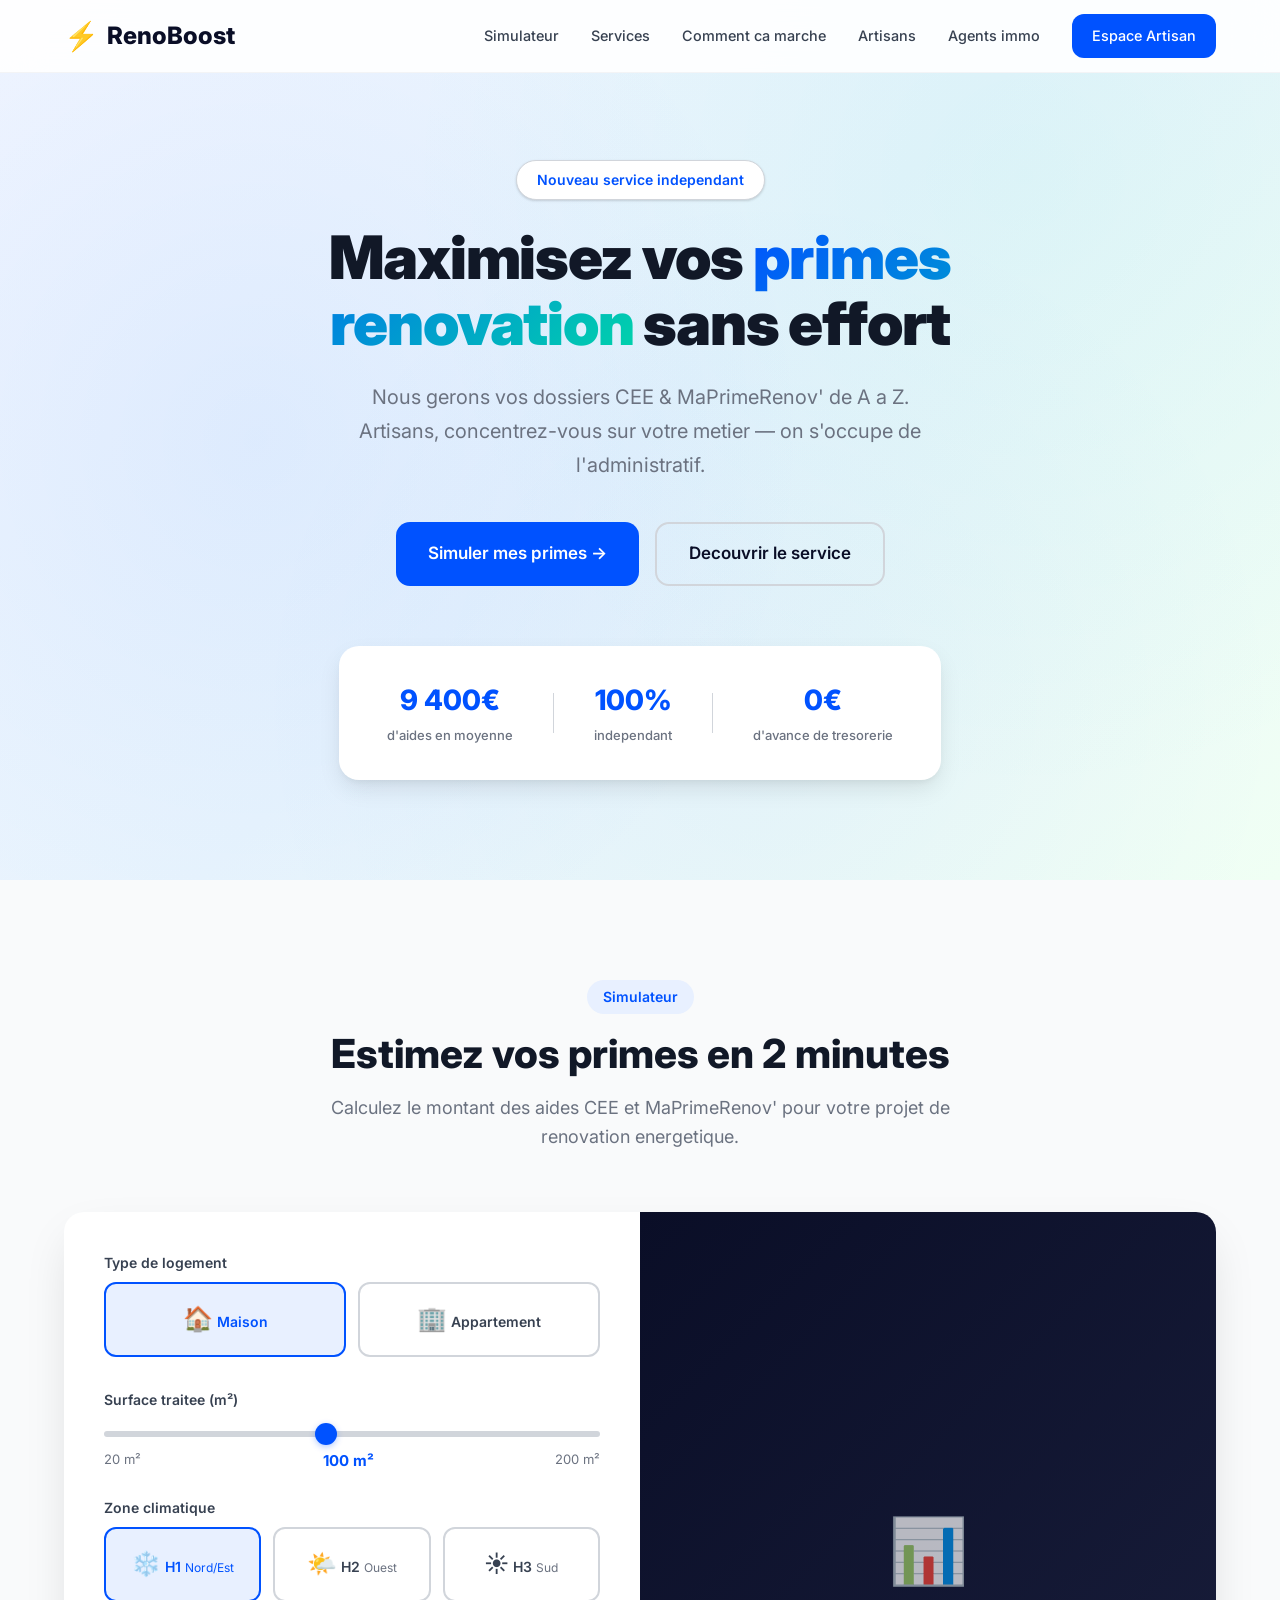
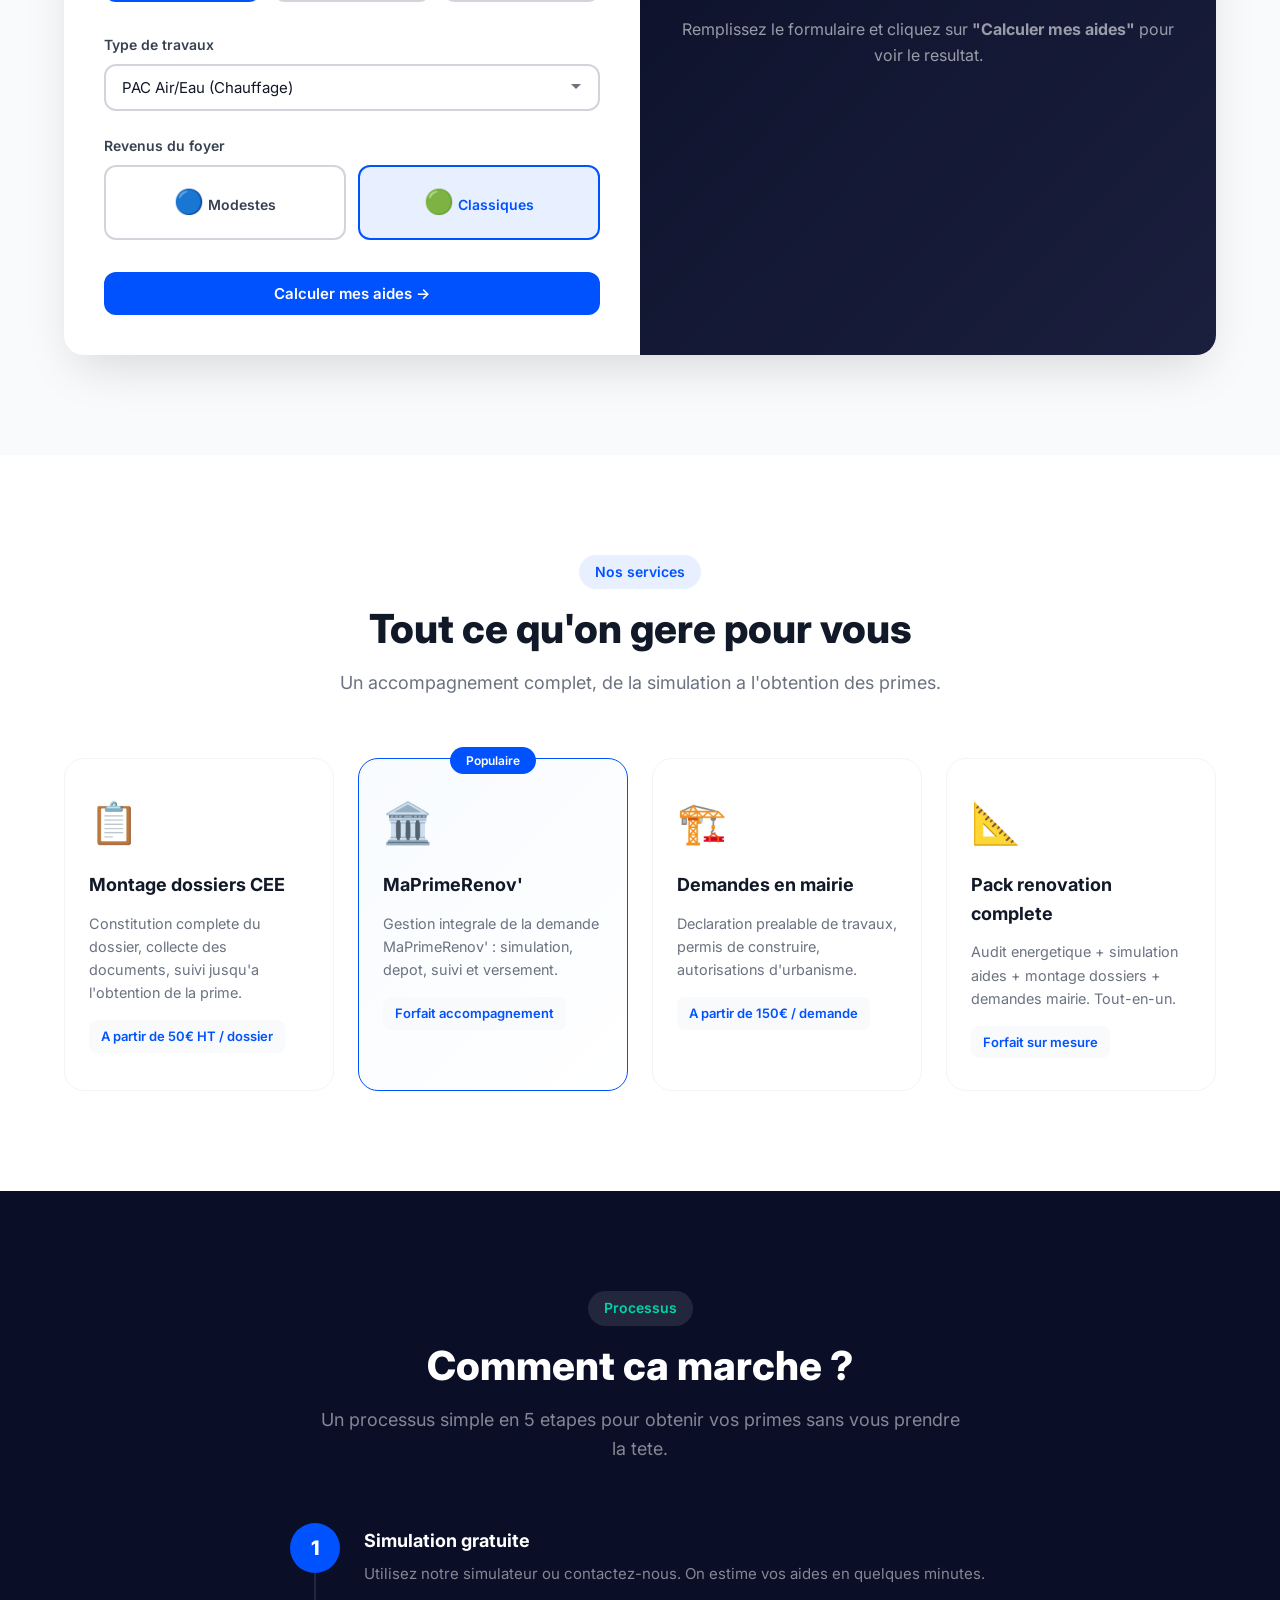
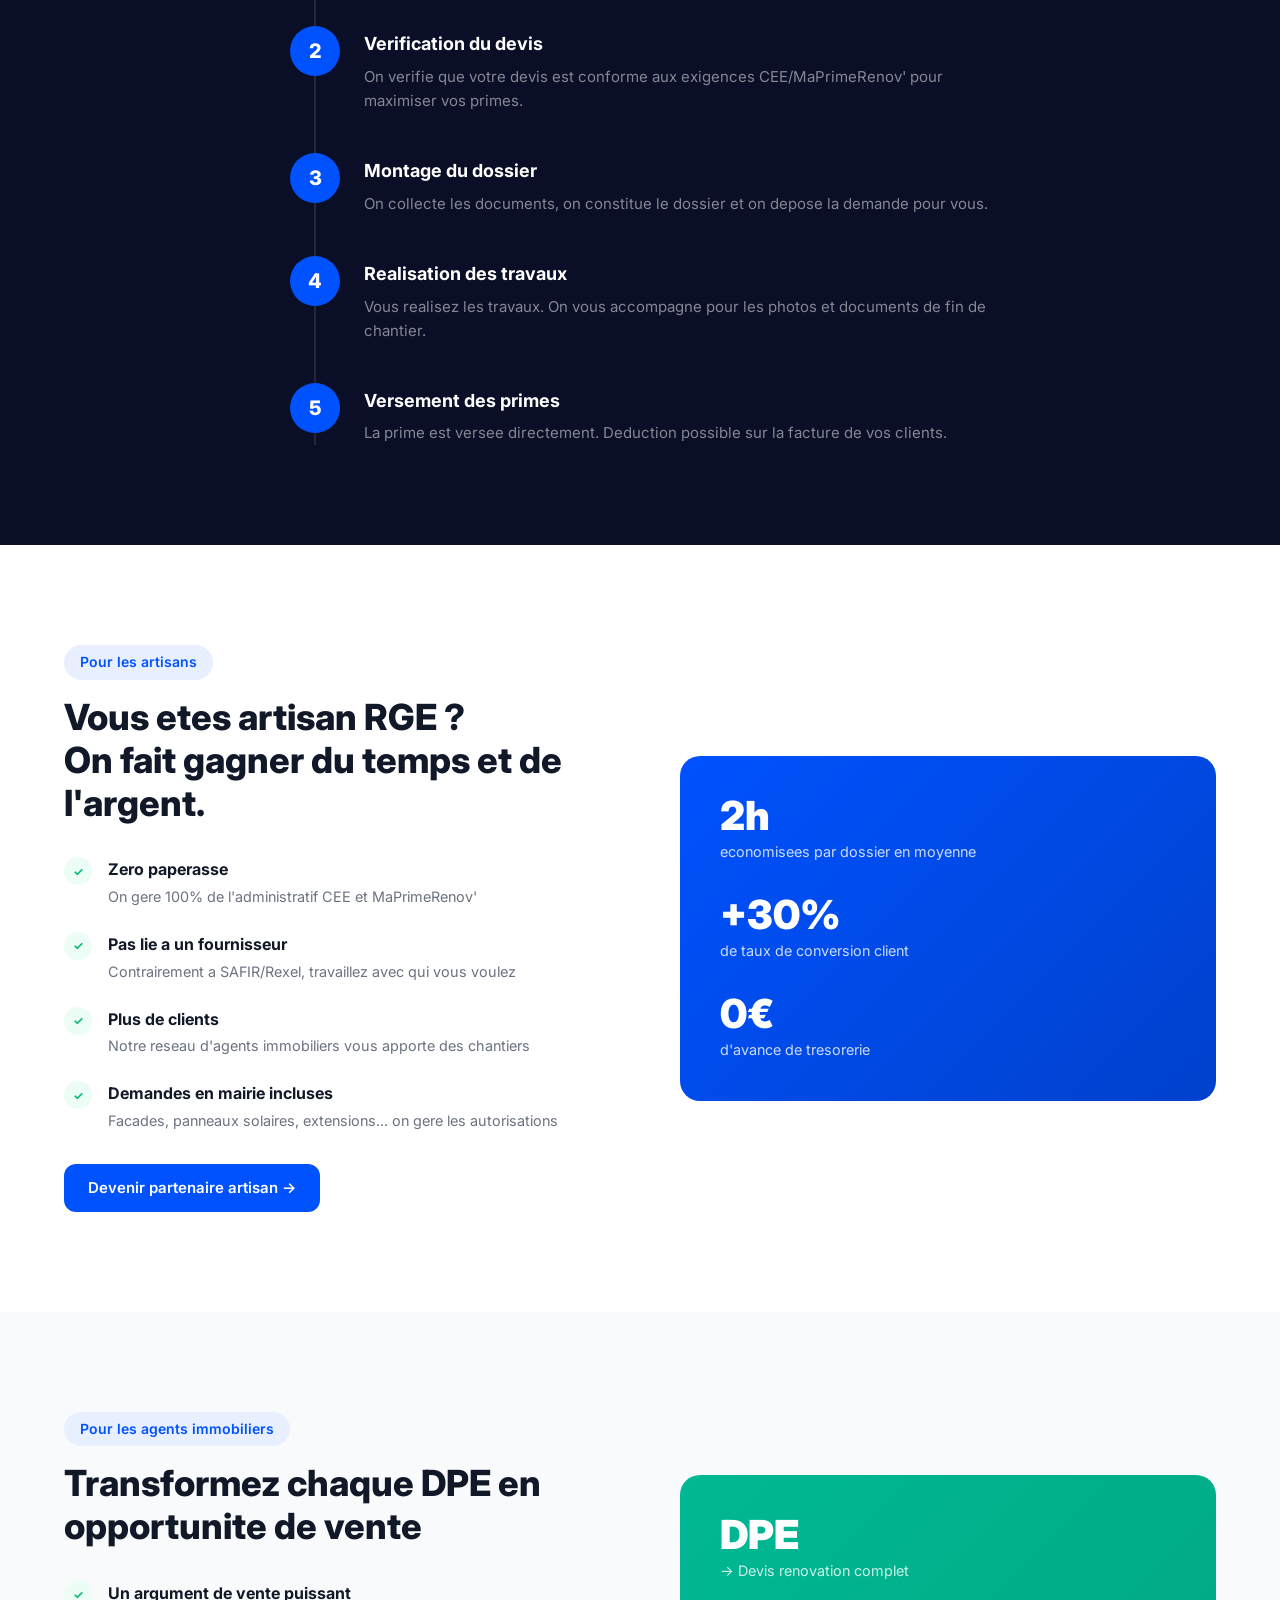
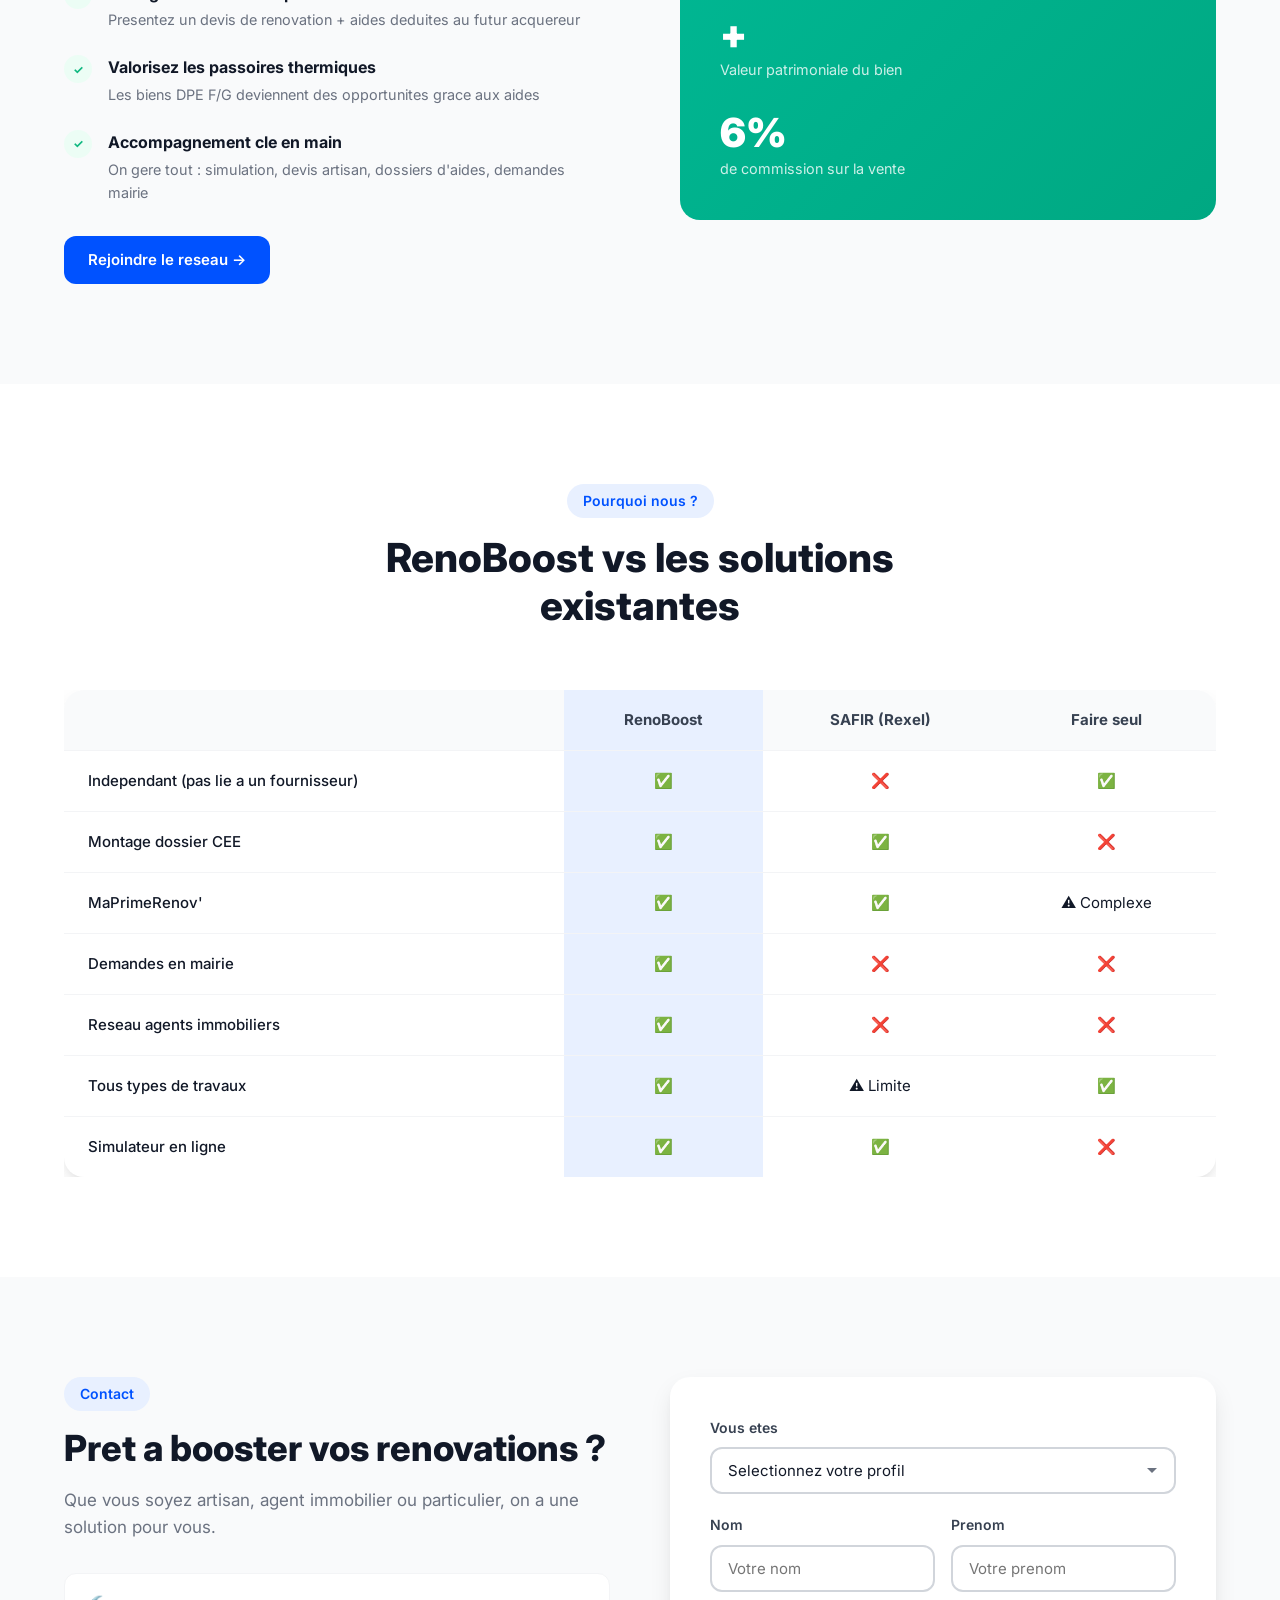
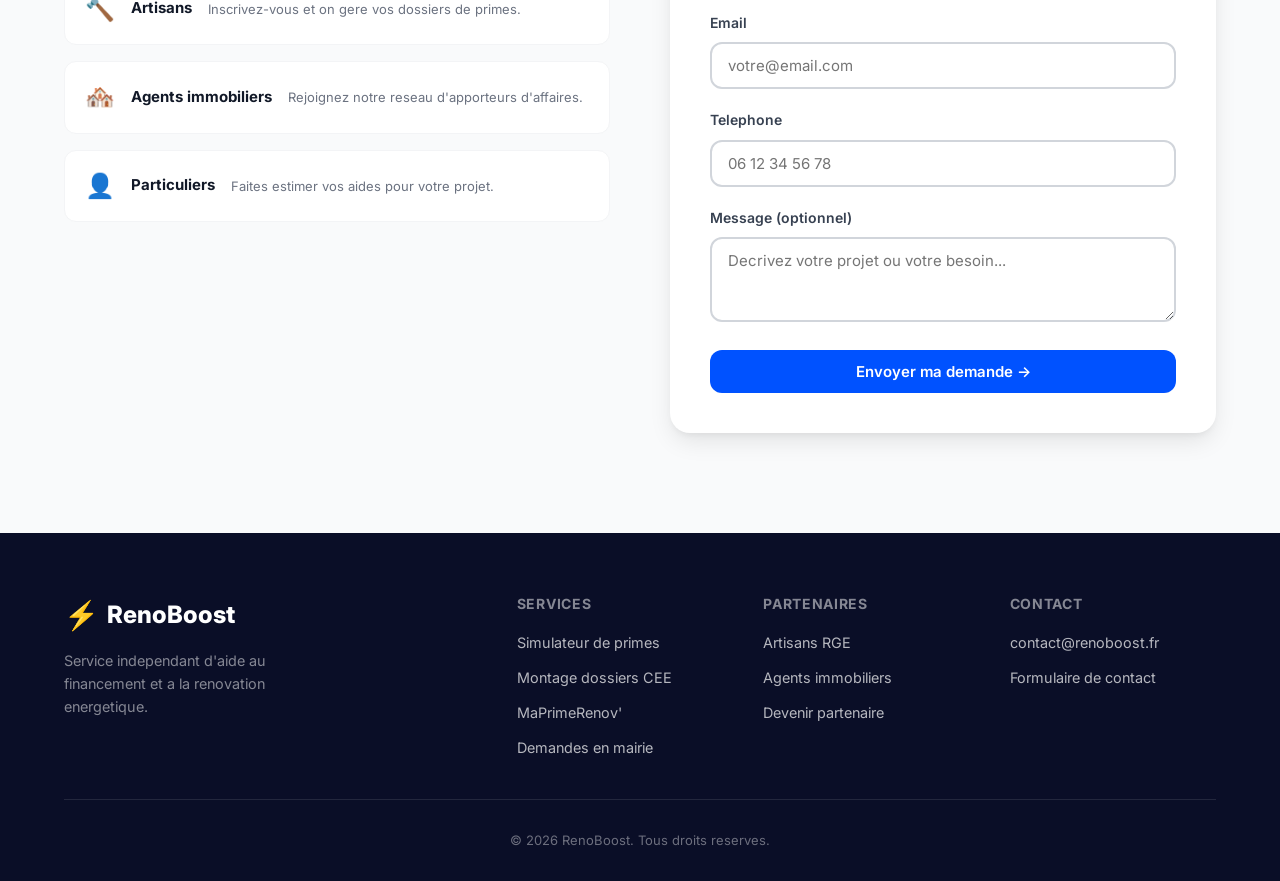
==== commit 0b753ac8: "Add artisan dashboard with dossier tracking, checklist, and document upload" ====
--- a/index.html
+++ b/index.html
@@ -22,7 +22,7 @@
                 <a href="#comment-ca-marche">Comment ca marche</a>
                 <a href="#artisans">Artisans</a>
                 <a href="#agents">Agents immo</a>
-                <a href="#contact" class="btn btn-nav">Nous contacter</a>
+                <a href="dashboard.html" class="btn btn-nav">Espace Artisan</a>
             </div>
             <button class="hamburger" id="hamburger" aria-label="Menu">
                 <span></span><span></span><span></span>
